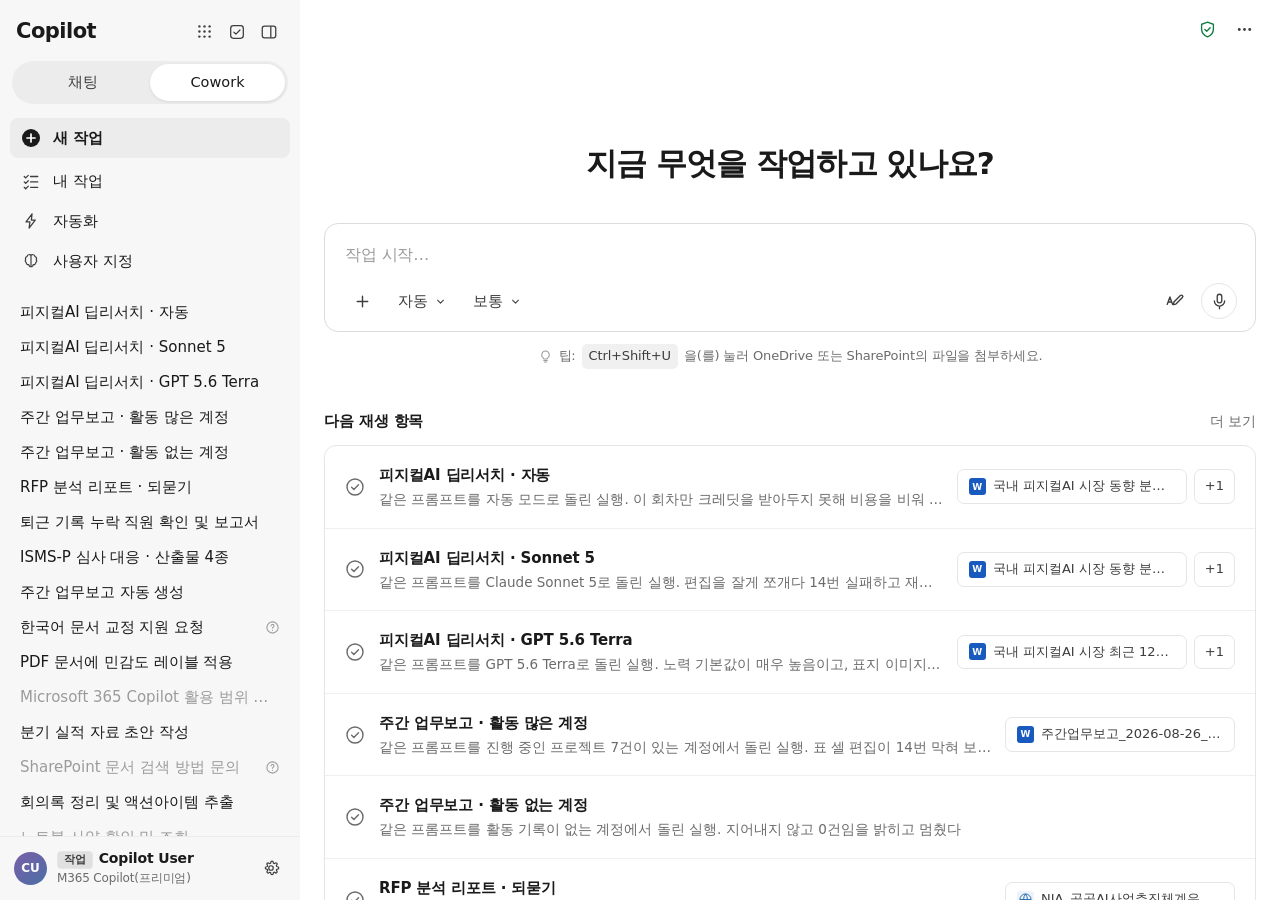
==== index.html @ 281a3414 "Copilot Cowork 시나리오 데모 플레이어 실제 Cowork 실행 기록 8개를 Cowork UI 그대로 재생하고, 마지막에 /cost로 확인한 크레딧과 회차 간 비교를 보여" ====
<!DOCTYPE html>
<html lang="ko">
<head>
<meta charset="utf-8">
<meta name="viewport" content="width=device-width,initial-scale=1">
<title>Copilot Cowork 시나리오 데모</title>
<meta name="description" content="Copilot Cowork 실행 기록을 재생하고 작업에 든 크레딧을 실측값으로 보여주는 데모">
<link rel="stylesheet" href="assets/style.css">
</head>
<body>

<div class="app" id="app">
  <aside class="side">
    <div class="side-top" id="sideTop"></div>
    <div class="seg">
      <button>채팅</button>
      <button aria-selected="true">Cowork</button>
    </div>
    <nav class="nav" id="nav"></nav>
    <div class="chats" id="chats"></div>
    <div class="me" id="me"></div>
  </aside>

  <main class="main" id="main"></main>
  <aside class="panel" id="panel"></aside>
</div>

<div class="viewer" id="viewer">
  <div class="vbox">
    <div class="vtop">
      <span class="vn"></span>
      <span class="vm"></span>
      <button class="btn vx">닫기</button>
    </div>
    <div class="vbody"></div>
  </div>
</div>

<script src="data/runs.js"></script>
<script src="assets/app.js"></script>
</body>
</html>
---- assets/style.css ----
:root{
  --bg:#fff;
  --side:#f7f7f7;
  --panel:#fafafa;
  --surface:#fff;
  --line:#e6e6e6;
  --line-soft:#efefef;
  --ink:#1a1a1a;
  --ink-2:#3d3d3d;
  --ink-3:#6b6b6b;
  --ink-4:#9b9b9b;
  --accent:#0f6cbd;
  --accent-soft:#eff6fc;
  --accent-2:#4f52b2;
  --ok:#0e7a5f;
  --bubble:#f4f4f4;
  --hover:#ececec;
  --sidew:300px;
  --panelw:308px;
}
*{box-sizing:border-box}
html,body{height:100%}
body{
  margin:0;background:var(--bg);color:var(--ink);
  font-family:"Segoe UI","Malgun Gothic","맑은 고딕",system-ui,sans-serif;
  font-size:15px;line-height:1.6;letter-spacing:-0.01em;
  word-break:keep-all;overflow-wrap:anywhere;
  -webkit-font-smoothing:antialiased;
}
button{font:inherit;color:inherit}
svg{display:block}
::-webkit-scrollbar{width:9px;height:9px}
::-webkit-scrollbar-thumb{background:#cdcdcd;border-radius:5px;border:2px solid transparent;background-clip:content-box}
::-webkit-scrollbar-thumb:hover{background:#adadad;background-clip:content-box}
::-webkit-scrollbar-track{background:transparent}

.app{display:grid;grid-template-columns:var(--sidew) 1fr;height:100vh;overflow:hidden}
.app.panel-open{grid-template-columns:var(--sidew) 1fr var(--panelw)}

/* ───────── 사이드바 ───────── */
.side{background:var(--side);display:flex;flex-direction:column;min-height:0}
.side-top{display:flex;align-items:center;padding:15px 16px 12px}
.brand{font-size:21px;font-weight:600;letter-spacing:-0.025em}
.side-icons{margin-left:auto;display:flex;gap:1px}
.ib{
  width:31px;height:31px;border:0;background:transparent;border-radius:6px;
  cursor:pointer;color:var(--ink-2);display:grid;place-items:center;
}
.ib:hover{background:var(--hover)}

.seg{display:flex;margin:0 12px 14px;background:#ececec;border-radius:999px;padding:3px}
.seg button{
  flex:1;border:0;background:transparent;padding:7px 10px;border-radius:999px;
  font-size:14.5px;font-weight:500;color:var(--ink-2);cursor:pointer;
}
.seg button[aria-selected=true]{background:#fff;color:var(--ink);box-shadow:0 1px 3px rgba(0,0,0,.09)}

.nav{padding:0 10px}
.nav button{
  width:100%;display:flex;align-items:center;gap:11px;padding:8px 10px;
  border:0;background:transparent;border-radius:8px;cursor:pointer;
  font-size:15px;color:var(--ink);text-align:left;
}
.nav button:hover{background:var(--hover)}
.nav button.newtask{background:#ececec;font-weight:600;margin-bottom:3px}
.nav button.newtask:hover{background:#e3e3e3}
.nav .ic{width:22px;display:grid;place-items:center;flex:none;color:var(--ink-2)}
.nav button.newtask .ic{color:var(--ink)}

.chats{flex:1;min-height:0;overflow-y:auto;padding:14px 10px 8px}
.chats button{
  width:100%;display:flex;align-items:center;gap:8px;padding:7px 10px;
  border:0;background:transparent;border-radius:8px;cursor:pointer;
  font-size:15px;color:var(--ink);text-align:left;line-height:1.4;
}
.chats button:hover{background:var(--hover)}
.chats button.dim{color:var(--ink-4)}
.chats button.on{background:var(--hover);font-weight:600}
.chats .lbl{overflow:hidden;text-overflow:ellipsis;white-space:nowrap;flex:1;min-width:0}
.chats .rt{flex:none;color:var(--ink-4);display:grid;place-items:center}

.me{display:flex;align-items:center;gap:10px;padding:12px 14px;border-top:1px solid #ececec}
.av{
  width:33px;height:33px;border-radius:50%;flex:none;
  background:linear-gradient(140deg,#7a5ea8,#4a6fa5);
  display:grid;place-items:center;color:#fff;font-size:12px;font-weight:700;
}
.me .nm{font-size:14px;line-height:1.3}
.me .nm b{font-weight:600}
.me .sub{font-size:12px;color:var(--ink-3)}
.me .tag{
  display:inline-block;background:#e0e0e0;color:var(--ink-2);font-size:11px;
  font-weight:700;border-radius:4px;padding:1px 6px;margin-right:6px;
}
.me .gear{margin-left:auto}

/* ───────── 가운데 ───────── */
.main{display:flex;flex-direction:column;min-width:0;min-height:0;background:var(--surface)}
.mtop{display:flex;align-items:center;gap:10px;padding:14px 20px;flex:none}
.mtop.bordered{border-bottom:1px solid var(--line)}
.home{
  width:34px;height:34px;border:1px solid var(--line);background:var(--surface);
  border-radius:8px;cursor:pointer;display:grid;place-items:center;color:var(--ink-2);flex:none;
}
.home:hover{background:#f5f5f5}
.tb-title{min-width:0;flex:1}
.tb-title h1{margin:0;font-size:15.5px;font-weight:600;letter-spacing:-0.015em;
  overflow:hidden;text-overflow:ellipsis;white-space:nowrap}
.tb-title .sub{font-size:12.5px;color:var(--ink-3);margin-top:1px}
.mtop .right{margin-left:auto;display:flex;align-items:center;gap:6px;flex:none}
.shield{color:#107c41}

/* ───────── 홈 ───────── */
.home-wrap{flex:1;overflow-y:auto;padding:0 24px 64px}
.home-in{max-width:1000px;margin:0 auto}
.hero-q{text-align:center;font-size:31px;font-weight:600;letter-spacing:-0.03em;margin:80px 0 34px}
.inputbox{
  max-width:980px;margin:0 auto;border:1px solid #dcdcdc;border-radius:14px;
  padding:16px 18px 12px;background:var(--surface);
}
.inputbox .ph{color:var(--ink-4);font-size:16px;padding:2px 2px 16px}
.inputbox .crow{display:flex;align-items:center;gap:6px}
.pill{
  display:inline-flex;align-items:center;gap:6px;border:0;
  background:transparent;border-radius:8px;padding:6px 10px;font-size:14.5px;
  color:var(--ink-2);cursor:pointer;
}
.pill:hover{background:#f2f2f2}
.pill[aria-expanded=true]{background:#ececec}
.pill select{border:0;background:transparent;font:inherit;color:inherit;cursor:pointer;outline:none}

/* 팝오버 메뉴 */
.pop-wrap{position:relative;display:inline-flex}
.pop{
  position:absolute;bottom:calc(100% + 10px);left:0;z-index:60;
  min-width:408px;white-space:nowrap;
  background:var(--surface);border:1px solid #e0e0e0;border-radius:14px;
  box-shadow:0 8px 28px rgba(0,0,0,.14),0 2px 6px rgba(0,0,0,.06);
  padding:8px;display:none;
}
.pop.up{bottom:auto;top:calc(100% + 10px)}
.pop.on{display:block}
.pop .sep{height:1px;background:var(--line-soft);margin:7px 10px}
.mi{
  width:100%;display:flex;align-items:center;gap:14px;padding:11px 12px;
  border:0;background:transparent;border-radius:9px;cursor:pointer;text-align:left;
}
.mi:hover{background:#f4f4f4}
.mi .mic-ic{flex:none;color:var(--ink-2);display:grid;place-items:center;width:22px}
.mi .mtx{min-width:0;flex:1}
.mi .mt{font-size:15px;font-weight:600;letter-spacing:-0.015em;line-height:1.35;display:block}
.mi .ms{font-size:12.5px;color:var(--ink-3);margin-top:1px;display:block}
.mi .kb{
  flex:none;background:#f0f0f0;border-radius:6px;padding:4px 9px;
  font-size:12px;color:var(--ink-2);white-space:nowrap;
}
.mi .tickmark{flex:none;color:var(--accent);width:18px;display:grid;place-items:center}
.pop.narrow{min-width:300px}
.pop.narrow .mi{padding:9px 12px;gap:10px}
.pop.narrow .mt{font-size:14.5px}
.inputbox .spacer{flex:1}
.disc{text-align:center;font-size:13px;color:var(--ink-3);margin:12px auto 40px;max-width:980px}
.disc a{color:var(--ink-2)}
.tipline{
  display:flex;align-items:center;justify-content:center;gap:6px;
  font-size:13px;color:var(--ink-3);margin:12px auto 40px;max-width:980px;
}
.tipline .ti{display:grid;place-items:center;color:var(--ink-4)}
.tipline kbd{
  font:inherit;background:#f0f0f0;border-radius:5px;padding:2px 7px;
  color:var(--ink-2);font-variant-numeric:tabular-nums;
}

.sec-h{display:flex;align-items:baseline;max-width:980px;margin:0 auto 12px;font-size:15px;font-weight:600}
.sec-h .more{margin-left:auto;font-size:13.5px;color:var(--ink-3);font-weight:400;cursor:pointer}
.sec-h .more:hover{color:var(--ink);text-decoration:underline}

.resume{
  max-width:980px;margin:0 auto 40px;border:1px solid var(--line);border-radius:12px;
  background:var(--surface);overflow:hidden;
}
.ritem{
  width:100%;display:flex;align-items:center;gap:14px;padding:17px 20px;
  border:0;background:transparent;cursor:pointer;text-align:left;
  border-bottom:1px solid var(--line-soft);
}
.resume .ritem:last-child{border-bottom:0}
.ritem:hover{background:#fafafa}
.rico{flex:none;color:var(--ink-3);display:grid;place-items:center}
.rbody{min-width:0;flex:1}
.rtitle{font-size:15px;font-weight:600;letter-spacing:-0.01em;overflow:hidden;text-overflow:ellipsis;white-space:nowrap;display:block}
.rsub{font-size:13.5px;color:var(--ink-3);margin-top:2px;overflow:hidden;text-overflow:ellipsis;white-space:nowrap;display:block}
.rchips{display:flex;align-items:center;gap:7px;flex:none}
.chipf{
  display:inline-flex;align-items:center;gap:7px;border:1px solid var(--line);
  background:var(--surface);border-radius:7px;padding:6px 11px;font-size:13px;
  color:var(--ink-2);max-width:230px;
}
.chipf .fi{width:17px;height:17px;border-radius:3px;display:grid;place-items:center;font-size:9px;font-weight:800;color:#fff;flex:none}
.chipf .fi.w{background:#185abd}
.chipf .fi.p{background:#c43e1c}
.chipf .fi.f{background:#c4314b}
.chipf .fi.x{background:#107c41}
.chipf .fi.h{background:#eef3fb;color:#2b6cb0}
.chipf .fi.m{background:#eef3fb;color:#0f6cbd}
.chipf .nm{overflow:hidden;text-overflow:ellipsis;white-space:nowrap}
.plus{border:1px solid var(--line);border-radius:7px;padding:6px 10px;font-size:13px;color:var(--ink-2);background:var(--surface)}

.tiles{display:grid;grid-template-columns:repeat(3,1fr);gap:16px;max-width:980px;margin:0 auto}
.tile{border:1px solid var(--line);background:var(--surface);border-radius:12px;padding:22px;cursor:pointer;text-align:left}
.tile:hover{background:#fafafa;border-color:#d4d4d4}
.tile .art{margin-bottom:16px}
.tile .tl{font-size:16px;font-weight:600;letter-spacing:-0.015em}
.tile .ts{font-size:13px;color:var(--ink-3);margin-top:4px}

/* ───────── 재생 화면 ───────── */
.ctrl{display:flex;align-items:center;gap:9px;padding:11px 20px;border-bottom:1px solid var(--line);flex:none;flex-wrap:wrap}
.btn{
  display:inline-flex;align-items:center;gap:7px;border:1px solid var(--line);
  background:var(--surface);border-radius:8px;padding:7px 14px;font-size:13.5px;
  font-weight:600;cursor:pointer;color:var(--ink-2);white-space:nowrap;
}
.btn:hover{background:#f5f5f5}
.btn.primary{background:var(--accent);border-color:var(--accent);color:#fff}
.btn.primary:hover{background:#115ea3}
.speed{display:flex;align-items:center;gap:8px;font-size:13px;color:var(--ink-3);margin-left:4px}
.speed input{width:100px;accent-color:var(--accent)}
.speed .v{font-variant-numeric:tabular-nums;font-weight:600;color:var(--ink-2);min-width:26px}
.prog{flex:1;min-width:80px;height:5px;background:#e6e6e6;border-radius:3px;overflow:hidden}
.prog i{display:block;height:100%;background:var(--accent);width:0;transition:width .2s}
.count{font-size:12.5px;color:var(--ink-3);font-variant-numeric:tabular-nums;min-width:52px;text-align:right}

.notice{display:flex;gap:10px;padding:11px 20px;background:var(--accent-soft);border-bottom:1px solid #dceaf7;font-size:13px;color:var(--ink-2);flex:none}
.notice .ic{color:var(--accent);flex:none}

/* ───────── 대화 영역 ─────────
   실제 Cowork 화면 구조를 따른다.
   어시스턴트 메시지에는 아바타가 없고, 도구 호출은 테두리 없이 한 줄로 흐른다. */
.stream{flex:1;min-height:0;overflow-y:auto;padding:22px 0 30px}
.wrap{max-width:900px;margin:0 auto;padding:0 30px}
.daysep{
  text-align:center;font-size:12.5px;color:var(--ink-3);margin:4px 0 18px;
  position:relative;
}
.daysep span{background:var(--surface);padding:0 12px;position:relative;z-index:1}
.daysep::before{
  content:"";position:absolute;left:0;right:0;top:50%;height:1px;background:var(--line-soft);
}

.turn{margin-bottom:22px;animation:in .2s ease-out}
@keyframes in{from{opacity:0;transform:translateY(5px)}to{opacity:1;transform:none}}

/* 사용자 프롬프트 */
.uwrap{display:flex;justify-content:flex-end;margin-bottom:26px}
.ubox{max-width:74%;min-width:340px}
.ubub{
  background:var(--bubble);border-radius:12px;padding:16px 20px 10px;
  font-size:14.5px;line-height:1.7;white-space:pre-wrap;
}
.ubub .fold{
  display:block;width:100%;text-align:center;border:0;background:transparent;
  color:var(--ink-3);font-size:12.5px;cursor:pointer;padding:10px 0 2px;
}
.ubub .fold:hover{color:var(--ink)}
.umeta{
  display:flex;align-items:center;justify-content:flex-end;gap:10px;
  margin-top:7px;font-size:11.5px;color:var(--ink-3);
}
.umeta button{border:0;background:transparent;cursor:pointer;color:var(--ink-3);
  display:grid;place-items:center;padding:2px;border-radius:4px}
.umeta button:hover{background:#f2f2f2;color:var(--ink)}
.umeta .num{font-variant-numeric:tabular-nums}

/* 프롬프트에 붙은 첨부 파일 */
.uatt{display:flex;flex-wrap:wrap;gap:7px;justify-content:flex-end;margin-bottom:8px}

/* 진행 중 되묻기 — 질문 카드와 사용자가 고른 답 */
.askwrap{margin:14px 0;border:1px solid var(--line);border-radius:12px;
  background:#fbfbfd;padding:15px 17px}
.askwrap .asay{margin:0 0 12px}
.asks{display:flex;flex-direction:column;gap:13px}
.askq{display:flex;gap:11px}
.askq .qn{width:19px;height:19px;border-radius:50%;background:#e6e6ea;color:var(--ink-2);
  font-size:11px;font-weight:700;display:grid;place-items:center;flex:none;margin-top:2px}
.askq .qb{min-width:0}
.askq .qt{font-size:14px;line-height:1.65;color:var(--ink)}
.askq .qo{display:flex;flex-wrap:wrap;gap:6px;margin-top:7px}
.askq .opt{display:inline-flex;align-items:center;gap:5px;border:1px solid var(--line);
  border-radius:999px;padding:4px 11px;font-size:12.5px;color:var(--ink-3);background:var(--surface)}
.askq .opt.on{border-color:#5b5fc7;color:#3b3d99;background:#f2f2fb;font-weight:600}
.askq .opt .oc{display:grid;place-items:center;color:#5b5fc7}
.askmeta{margin-top:13px;padding-top:11px;border-top:1px solid var(--line);
  font-size:12px;color:var(--ink-3)}

/* 메일 발송 승인 카드 — 실제 화면의 편집 가능한 초안을 그대로 옮겼다 */
.mailcard{margin:14px 0;border:1px solid var(--line);border-radius:12px;
  background:var(--surface);padding:17px 20px 15px}
.mhead{display:flex;align-items:center;gap:9px}
.mhead .mico{display:grid;place-items:center;flex:none}
.mailcard .mtitle{font-size:15px;font-weight:600;letter-spacing:-0.015em}
.mailcard .mdraft{margin-left:auto;font-size:13px;color:var(--ink-2)}
.mrow{display:flex;align-items:center;gap:10px;padding:11px 0;
  border-bottom:1px solid var(--line);font-size:13.5px}
.mrow:first-of-type{margin-top:12px}
.mrow .mk{width:70px;flex:none;color:var(--ink-2)}
.mrow .mv{min-width:0;color:var(--ink)}
.mrow .mempty{display:inline-block;min-width:120px;height:20px}
.mailcard.nosend .mb.send{background:#e6e6e6;border-color:#e6e6e6;color:#a6a6a6;cursor:default}
.mailcard.nosend .mb.send .cv{border-left-color:rgba(0,0,0,.12)}
.mrow .msub{font-weight:400}
.mrow .pill-p{display:inline-flex;align-items:center;gap:7px;background:#f0f0f0;
  border-radius:999px;padding:3px 9px 3px 4px;font-size:13px}
.mrow .av{width:20px;height:20px;border-radius:50%;background:#c8a2c8;color:#fff;
  font-size:10px;font-weight:700;display:grid;place-items:center;flex:none}
.rmx{display:grid;place-items:center;color:var(--ink-3);cursor:pointer}
.rmx svg{width:12px;height:12px}
.mcc{margin-left:auto;display:flex;gap:14px;flex:none}
.mcc button{border:0;background:transparent;color:var(--ink-2);font-size:13.5px;cursor:pointer}
.mtb{display:flex;align-items:center;gap:4px;padding:9px 0;color:var(--ink-2)}
.mtb button{border:0;background:transparent;cursor:pointer;color:var(--ink-2);
  width:28px;height:28px;display:grid;place-items:center;border-radius:5px;font-size:14px}
.mtb button:hover{background:#f2f2f2}
.mtb .msep{width:1px;height:17px;background:var(--line);margin:0 5px}
.mailcard .mbody{font-size:13.5px;line-height:1.75;color:var(--ink)}
.mailcard .mbody p{margin:0 0 11px}
.mailcard .mbody p:last-child{margin:0}
.mailcard .mbody strong{font-weight:700}
.mailcard .mbody h4{font-size:14.5px;font-weight:700;margin:18px 0 9px}
.mailcard .mbody ul{margin:0 0 11px;padding-left:20px}
.mailcard .mbody li{margin-bottom:5px}
.mailcard .mbody table{border-collapse:collapse;margin:9px 0 13px;font-size:12.5px}
.mailcard .mbody th,.mailcard .mbody td{border:1px solid #bfbfbf;padding:5px 10px;text-align:left}
.mailcard .mbody th{font-weight:700}
.mailcard .mbody td{font-variant-numeric:tabular-nums}
.matt{margin-top:6px;display:flex;flex-wrap:wrap;gap:9px}
.attc{display:inline-flex;align-items:center;gap:10px;border:1px solid var(--line);
  border-radius:8px;padding:9px 12px;background:var(--surface)}
.attc .fi{width:22px;height:22px;border-radius:4px;display:grid;place-items:center;
  font-size:10px;font-weight:800;color:#fff;flex:none}
.attc .fi.x{background:#107c41}
.attc .fi.m{background:#eef3fb;color:#0f6cbd}
.attc .an{display:flex;flex-direction:column;line-height:1.35}
.attc .a1{font-size:13.5px;color:var(--ink)}
.attc .a2{font-size:11.5px;color:var(--ink-3)}
.mbtns{display:flex;gap:9px;justify-content:flex-end;margin-top:16px}
.mb{border:1px solid var(--line);background:var(--surface);border-radius:6px;
  padding:8px 20px;font-size:13.5px;cursor:pointer;color:var(--ink)}
.mb.send{background:#1a1a1a;border-color:#1a1a1a;color:#fff;font-weight:600;
  display:inline-flex;align-items:center;gap:8px;padding-right:10px}
.mb.send .cv{display:grid;place-items:center;padding-left:6px;
  border-left:1px solid rgba(255,255,255,.28);margin-left:2px}
.mnote{margin-top:13px;display:flex;align-items:center;gap:6px;justify-content:center;
  font-size:12.5px;color:var(--ink-3)}
.mnote .ni{display:grid;place-items:center}
.mnote .ni svg{width:14px;height:14px}

/* 도구 실행 승인 카드 — 메일 카드와 뼈대를 공유한다 */
.mailcard.confirm{padding:17px 20px 15px}
.krows{margin-top:14px}
.krow{display:flex;align-items:center;gap:12px;padding:11px 2px;
  border-bottom:1px solid var(--line);font-size:13.5px}
.krow .kk{color:var(--ink-2)}
.krow .kv{margin-left:auto;color:var(--ink);text-align:right;
  font-variant-numeric:tabular-nums}
.cfoot{display:flex;align-items:center;gap:14px;margin-top:15px;flex-wrap:wrap}
.cfoot .cnote{font-size:13px;color:var(--ink-2)}
.cfoot .mbtns{margin-left:auto;margin-top:0;display:flex;gap:9px}

/* 기록이 끊긴 지점 */
.cutline{display:flex;align-items:center;gap:12px;margin:20px 0 6px;
  font-size:12px;color:var(--ink-3)}
.cutline::before,.cutline::after{content:"";flex:1;height:1px;
  background:repeating-linear-gradient(90deg,var(--line) 0 5px,transparent 5px 10px)}

/* 보내기를 누른 뒤 남는 줄 */
.approved{margin:14px 0}
.apr{display:flex;align-items:center;gap:8px;font-size:13.5px;color:var(--ink-2);
  padding:7px 12px;background:#f5f5f5;border-radius:7px;width:fit-content}
.apr .ti{display:grid;place-items:center;color:#107c41}
.apr .ar{display:grid;place-items:center;color:var(--ink-3);margin-left:2px}

/* 어시스턴트 본문 — 아바타 없음 */
.asay{font-size:14.5px;line-height:1.75;margin:10px 0}
.asay p{margin:0 0 11px}
.asay p:last-child{margin:0}
.asay strong{font-weight:600}
.asay code{background:#f2f2f2;border-radius:4px;padding:1px 5px;font-size:13px;
  font-family:Consolas,"Cascadia Mono",monospace}
.asay table{border-collapse:collapse;margin:12px 0;font-size:13px;width:100%}
.asay th,.asay td{border:1px solid var(--line);padding:7px 11px;text-align:left;vertical-align:top}
.asay th{background:#fafafa;font-weight:600;color:var(--ink-2)}
.asay td{font-variant-numeric:tabular-nums}
.asay h4{font-size:15px;font-weight:600;letter-spacing:-0.015em;margin:18px 0 8px}
.asay ul{margin:0 0 11px;padding-left:20px}
.asay li{margin-bottom:5px}

/* 사고 과정 — 테두리 없는 인라인 토글 */
.think{margin:12px 0}
.think>summary{
  list-style:none;cursor:pointer;font-size:12px;color:var(--ink-4);
  display:inline-flex;align-items:center;gap:7px;padding:2px 0;
}
.think>summary::-webkit-details-marker{display:none}
.think>summary .dot{width:5px;height:5px;border-radius:50%;background:#cfcfcf;flex:none}
.think>summary .ar{transition:transform .15s;display:grid;place-items:center;color:var(--ink-4)}
.think[open]>summary .ar{transform:rotate(90deg)}
.think .tbody{
  font-size:13.5px;color:var(--ink-2);line-height:1.75;margin-top:6px;
}

/* 도구 호출 한 줄 */
.tool{
  display:flex;align-items:center;gap:9px;padding:5px 0;font-size:13.5px;
  color:var(--ink-3);line-height:1.5;
}
.tool .ti{flex:none;color:var(--ink-4);display:grid;place-items:center}
.tool b{color:var(--ink);font-weight:600}
.tool.done .ti{color:#8bb99a}
.tool.failed .ti{color:#c1666b}
.tool.faded{opacity:.45}
.tool .ttag{margin-left:8px;border:1px solid var(--line);border-radius:999px;
  padding:2px 9px;font-size:11.5px;color:var(--ink-2);background:#f7f7f7;flex:none}
.tool .ttag.fail{border-color:#e8c2c8;color:#a8323f;background:#fdf3f4}

/* 도구 그룹 안에 낀 사고 과정 */
.think.inner{margin:2px 0}
.think.inner>summary{padding:3px 0}

/* 도구 그룹 */
.tgroup{margin:12px 0}
.tgroup>summary{
  list-style:none;cursor:pointer;font-size:13.5px;color:var(--ink-3);
  display:inline-flex;align-items:center;gap:7px;padding:3px 0;
}
.tgroup>summary::-webkit-details-marker{display:none}
.tgroup>summary .ar{transition:transform .15s;display:grid;place-items:center}
.tgroup[open]>summary .ar{transform:rotate(180deg)}
.tgroup .glist{padding-top:4px}
.tgroup .gmore{
  border:0;background:transparent;color:var(--ink-3);font-size:12.5px;
  cursor:pointer;padding:5px 0 0;
}
.tgroup .gmore:hover{color:var(--ink)}

/* 서브 에이전트 */
.agent{
  display:flex;align-items:center;gap:9px;padding:7px 0;font-size:14px;
  color:var(--ink);cursor:pointer;
}
.agent .sp{flex:none;color:var(--ink-3);display:grid;place-items:center}
.agent .ar{flex:none;color:var(--ink-4);display:grid;place-items:center}
.agent .st{font-size:12.5px;color:var(--ink-3)}
.spin{animation:sp 1.1s linear infinite;transform-origin:50% 50%}
@keyframes sp{to{transform:rotate(360deg)}}

/* 진행 상태 줄 */
.status{
  display:flex;align-items:center;gap:9px;margin:16px 0 4px;
  font-size:13px;color:var(--ink-3);
}
.status .hex{flex:none;color:#5b6dc4;display:grid;place-items:center}

/* 웹 검색 결과 블록 */
.websearch{margin:12px 0}
.websearch>summary{
  list-style:none;cursor:pointer;font-size:13.5px;color:var(--ink-3);
  display:inline-flex;align-items:center;gap:8px;padding:3px 0;
}
.websearch>summary::-webkit-details-marker{display:none}
.websearch>summary .ar{transition:transform .15s;display:grid;place-items:center}
.websearch[open]>summary .ar{transform:rotate(180deg)}
.wq{margin:10px 0 0}
.wq .q{
  display:flex;align-items:center;gap:8px;font-size:13.5px;color:var(--ink-3);
  padding:3px 0;
}
.wq .q b{color:var(--ink);font-weight:600}
.wq .urls{padding:2px 0 4px 23px}
.wq .urls a{
  display:block;font-size:12.5px;color:#5b6dc4;text-decoration:none;
  padding:2px 0;overflow:hidden;text-overflow:ellipsis;white-space:nowrap;
}
.wq .urls a:hover{text-decoration:underline}

/* 파일·메일·Teams 검색 */
.find{display:flex;align-items:center;gap:9px;padding:5px 0;font-size:13.5px;color:var(--ink-3);flex-wrap:wrap}
.find .ti{flex:none;color:var(--ink-4);display:grid;place-items:center}
.find b{color:var(--ink);font-weight:600}
.find .srcs{display:inline-flex;gap:5px;margin-left:2px}
.find .srcs span{
  border:1px solid var(--line);border-radius:5px;padding:1px 7px;
  font-size:11.5px;color:var(--ink-3);
}

/* 문서 편집 블록 — 테두리 없이 본문에 그대로 흐른다 */
.edits{margin:16px 0}
.edits>summary{
  list-style:none;cursor:pointer;padding:2px 0;font-size:15px;
  display:flex;align-items:center;gap:9px;
}
.edits>summary::-webkit-details-marker{display:none}
.edits .fwrap{position:relative;flex:none;display:grid;place-items:center}
.edits .fi{
  width:22px;height:22px;border-radius:4px;display:grid;place-items:center;
  font-size:11px;font-weight:800;color:#fff;background:#185abd;
}
.edits .fi.p{background:#c43e1c}
.edits .fi.f{background:#c4314b}
.edits .fi.x{background:#107c41}
.edits .fi.h{background:#eef3fb;color:#2b6cb0}
.edits .fi.m{background:#eef3fb;color:#0f6cbd}
.edits .badge-x{
  position:absolute;right:-3px;bottom:-3px;width:11px;height:11px;border-radius:50%;
  background:#c4314b;border:1.5px solid #fff;display:grid;place-items:center;
}
.edits .badge-x::after{content:"";width:1.5px;height:5px;background:#fff;border-radius:1px}
.edits>summary .en{color:var(--ink);font-weight:600;letter-spacing:-0.015em;
  overflow:hidden;text-overflow:ellipsis;white-space:nowrap}
.edits>summary .ec{color:var(--ink-2);font-size:14.5px;font-weight:400;flex:none}
.edits>summary .ar{flex:none;transition:transform .15s;display:grid;place-items:center;color:var(--ink-3)}
.edits[open]>summary .ar{transform:rotate(180deg)}
.elist{padding:8px 0 0 6px}

.eitem{display:flex;align-items:center;gap:10px;padding:4px 0;font-size:13.5px;min-width:0}
.eitem .ei{flex:none;color:var(--ink-3);display:grid;place-items:center;width:20px}
.eitem .ek{flex:none;color:var(--ink-2)}
.eitem .ev{
  background:#f2f2f2;border-radius:5px;padding:3px 9px;color:var(--ink-2);
  min-width:0;overflow:hidden;text-overflow:ellipsis;white-space:nowrap;
}
.eitem .en2{color:var(--ink-3)}
.eitem .cntb{
  background:#f2f2f2;border-radius:5px;padding:1px 8px;font-size:12px;
  color:var(--ink-2);font-variant-numeric:tabular-nums;flex:none;
}
.eitem .arw{flex:none;color:var(--ink-4);display:grid;place-items:center}

/* 같은 종류 편집이 여러 개면 하나로 묶여 접힌다 */
.egroup{margin:0}
.egroup>summary{list-style:none;cursor:pointer}
.egroup>summary::-webkit-details-marker{display:none}
.egroup>summary .arw{transition:transform .15s}
.egroup[open]>summary .arw{transform:rotate(90deg)}
.egroup .esub{padding-left:26px}

.emore{border:0;background:transparent;color:var(--ink-3);font-size:12.5px;cursor:pointer;padding:7px 0 0 6px}
.emore:hover{color:var(--ink)}




/* 산출물 카드 */
.filecards{display:flex;gap:12px;flex-wrap:wrap;margin-top:16px}
.fcard{
  display:flex;align-items:center;gap:12px;border:1px solid var(--line);
  background:var(--surface);border-radius:10px;padding:12px 15px;cursor:pointer;
  text-align:left;min-width:250px;
}
.fcard:hover{background:#fafafa;border-color:#d4d4d4}
.fico{width:34px;height:34px;border-radius:7px;display:grid;place-items:center;
  font-size:14px;font-weight:800;color:#fff;flex:none}
.fico.w{background:#185abd}
.fico.p{background:#c43e1c}
.fico.f{background:#c4314b}
.fico.x{background:#107c41}
.fico.h{background:#eef3fb;color:#2b6cb0}
.fico.m{background:#eef3fb;color:#0f6cbd}
.fcard .ftx{min-width:0;flex:1}
.fcard .fn{font-size:13.5px;font-weight:600;line-height:1.3;display:block}
.fcard .fk{font-size:12px;color:var(--ink-3);margin-top:2px;display:block}
.fcard .open{margin-left:auto;color:var(--ink-3);flex:none}

.react{display:flex;gap:4px;margin-top:14px;align-items:center}
.react button{width:30px;height:30px;border:0;background:transparent;border-radius:6px;
  cursor:pointer;color:var(--ink-3);display:grid;place-items:center}
.react button:hover{background:#f2f2f2;color:var(--ink)}
.react .src{font-size:13px;color:var(--ink-3);margin-left:8px}
.outnote{
  margin-top:14px;padding-top:12px;border-top:1px solid var(--line-soft);
  font-size:12.5px;color:var(--ink-4);text-align:center;
}

/* /cost */
.cost{
  border:1px solid var(--line);border-radius:12px;background:var(--surface);
  padding:16px 18px;display:flex;gap:14px;align-items:flex-start;margin-top:10px;
}
.cost .cic{width:31px;height:31px;border-radius:50%;border:1.5px solid var(--ink-3);
  display:grid;place-items:center;color:var(--ink-2);flex:none;margin-top:1px}
.cost .l1{font-size:15px;font-weight:600;letter-spacing:-0.015em}
.cost .l1 b{font-variant-numeric:tabular-nums;font-weight:700}
.cost .l2{font-size:13.5px;color:var(--ink-3);margin-top:4px}
.cost .l2 b{font-variant-numeric:tabular-nums;color:var(--ink-2);font-weight:600}

.bench{margin-top:14px;border:1px solid var(--line);border-radius:12px;
  background:#fafafa;padding:16px 18px}
.bench h4{margin:0 0 3px;font-size:13.5px;font-weight:700}
.bench .lead{font-size:12.5px;color:var(--ink-3);margin-bottom:13px}
.brow{display:grid;grid-template-columns:108px 1fr 98px;align-items:center;gap:12px;margin:7px 0}
.bnm{font-size:12.5px;font-weight:600;color:var(--ink-2)}
.bnm.self{color:var(--accent)}
.beff{
  display:block;font-size:11px;font-weight:400;color:var(--ink-4);margin-top:1px;
}
.bmeta{
  grid-column:1/-1;font-size:11.5px;color:var(--ink-4);
  margin:-2px 0 8px 120px;line-height:1.5;
}
.btrack{height:18px;background:#eaeaea;border-radius:4px;overflow:hidden}
.bfill{height:100%;border-radius:4px;background:#adadad;min-width:2px;transition:width .25s}
.bfill.self{background:var(--accent)}
.bval{font-size:13px;font-weight:700;text-align:right;font-variant-numeric:tabular-nums}
.bval small{display:block;font-weight:400;color:var(--ink-3);font-size:11px}
.bnote{margin-top:13px;padding-top:12px;border-top:1px solid var(--line-soft);
  font-size:12.5px;color:var(--ink-3)}
.bcond{
  margin-top:11px;padding:10px 12px;background:#f4f7fb;border:1px solid #dde6f2;
  border-radius:8px;font-size:12px;color:var(--ink-3);line-height:1.6;
}
.bcond b{color:var(--ink-2);font-weight:600}

.composer{border-top:1px solid var(--line);padding:14px 20px 16px;flex:none;background:var(--surface)}
.cbox{max-width:900px;margin:0 auto;border:1px solid #dcdcdc;border-radius:13px;padding:14px 16px 10px;background:var(--surface)}
.cbox .ph{color:var(--ink-4);font-size:15px;padding:2px 0 14px}
.cbox .crow{display:flex;align-items:center;gap:6px}
.cbox .spacer{flex:1}

/* 컴포저 오른쪽 묶음 — 실제 화면과 같은 순서와 모양 */
.micb{
  width:36px;height:36px;border-radius:50%;border:1px solid var(--line);
  background:var(--surface);color:var(--ink-2);cursor:pointer;
  display:grid;place-items:center;flex:none;
}
.micb:hover{background:#f5f5f5}
.rnd{
  width:36px;height:36px;border-radius:50%;border:0;background:#1a1a1a;color:#fff;
  cursor:pointer;display:grid;place-items:center;flex:none;
}
.rnd:hover{background:#333}
.rnd.stop{background:#1a1a1a}
.qbtn{
  display:inline-flex;align-items:center;gap:6px;border:0;
  background:#ededed;border-radius:999px;padding:8px 15px;font-size:13.5px;
  color:#9a9a9a;cursor:default;flex:none;
}
.qbtn svg{width:16px;height:16px}
.foot{text-align:center;font-size:12px;color:var(--ink-4);margin-top:11px}

/* ───────── 작업 영역 ───────── */
.panel{background:var(--panel);border-left:1px solid var(--line);display:flex;flex-direction:column;min-height:0;overflow-y:auto}
.app:not(.panel-open) .panel{display:none}
.p-top{display:flex;align-items:center;padding:15px 16px 10px}
.p-top h2{margin:0;font-size:15px;font-weight:600}
.p-top .x{margin-left:auto}
.p-act{
  margin:0 16px 12px;padding:10px 12px;background:#eff6fc;border:1px solid #dceaf7;
  border-radius:8px;font-size:12.5px;color:var(--ink-2);line-height:1.5;
}
.p-sec{padding:0 16px 18px}
.p-h{display:flex;align-items:center;gap:8px;padding:9px 0;font-size:13.5px;font-weight:600;color:var(--ink-2)}
.p-h .n{margin-left:auto;background:#e6e6e6;border-radius:9px;padding:1px 8px;font-size:11.5px;font-variant-numeric:tabular-nums;color:var(--ink-3);font-weight:700}
.p-h .acts{margin-left:auto;display:flex;gap:2px;align-items:center}
.p-h .acts button{
  width:26px;height:26px;border:0;background:transparent;border-radius:5px;
  cursor:pointer;color:var(--ink-3);display:grid;place-items:center;
}
.p-h .acts button:hover{background:#ececec;color:var(--ink)}
.steps{list-style:none;margin:2px 0 0;padding:0}
.steps li{display:flex;gap:9px;padding:6px 0;font-size:13px;line-height:1.45;position:relative}
.steps li:not(:last-child)::before{
  content:"";position:absolute;left:7px;top:22px;bottom:-6px;width:1px;background:#dcdcdc;
}
.steps li .mk{flex:none;margin-top:1px;color:#c9c9c9;display:grid;place-items:center;
  background:var(--panel);position:relative;z-index:1}
.steps li .sx{min-width:0}
.steps li .st{display:block;color:var(--ink-3)}
.steps li .ss{display:block;font-size:11.5px;color:var(--ink-4);margin-top:1px}
.steps li.done .mk{color:var(--ok)}
.steps li.done .st{color:var(--ink-2)}
.steps li.now .mk{color:var(--accent)}
.steps li.now .st{color:var(--ink);font-weight:600}
.steps li.now .ss{color:var(--accent)}
.tags{display:flex;flex-wrap:wrap;gap:7px;margin-top:4px}
.tag{
  display:inline-flex;align-items:center;gap:7px;border:1px solid var(--line);
  background:var(--surface);border-radius:8px;padding:6px 11px;font-size:13px;
  color:var(--ink-2);cursor:default;
}
.tag .tgi{flex:none;color:var(--ink-3);display:grid;place-items:center}
.tag.mng{border-radius:999px;cursor:pointer;padding:6px 13px}
.tag.mng:hover{background:#fafafa;border-color:#d4d4d4}
.outs{list-style:none;margin:2px 0 0;padding:0}
.outs li.outrow{padding:0;display:block}
.outs .outbtn{
  display:flex;align-items:center;gap:9px;width:100%;border:0;background:transparent;
  padding:7px 8px;margin:0 -8px;border-radius:6px;font-size:12.5px;color:var(--ink-2);
  cursor:pointer;text-align:left;font-family:inherit;
}
.outs .outbtn:hover{background:#eaeaea}
.outs .outbtn .oo{margin-left:auto;flex:none;color:var(--ink-4);opacity:0;display:grid;place-items:center}
.outs .outbtn:hover .oo{opacity:1}
.outs li{display:flex;align-items:center;gap:9px;padding:6px 0;font-size:12.5px;color:var(--ink-2)}
.outs .fi{width:18px;height:18px;border-radius:4px;display:grid;place-items:center;font-size:9px;font-weight:800;color:#fff;flex:none}
.outs .fi.w{background:#185abd}
.outs .fi.p{background:#c43e1c}
.outs .fi.f{background:#c4314b}
.outs .fi.x{background:#107c41}
.outs .fi.h{background:#eef3fb;color:#2b6cb0}
.outs .fi.m{background:#eef3fb;color:#0f6cbd}
.outs .nm{overflow:hidden;text-overflow:ellipsis;white-space:nowrap}

/* ───────── 뷰어 ───────── */
.viewer{position:fixed;inset:0;background:rgba(0,0,0,.62);z-index:100;display:none;place-items:center;padding:28px}
.viewer.on{display:grid}
.vbox{background:var(--surface);border-radius:12px;max-width:1060px;width:100%;max-height:100%;display:flex;flex-direction:column;overflow:hidden}
.vtop{display:flex;align-items:center;gap:12px;padding:14px 18px;border-bottom:1px solid var(--line)}
.vtop .vn{font-size:14.5px;font-weight:600;min-width:0;overflow:hidden;text-overflow:ellipsis;white-space:nowrap}
.vtop .vm{font-size:12.5px;color:var(--ink-3);flex:none}
.vtop .vx{margin-left:auto;flex:none}
.vbody{overflow-y:auto;padding:18px;background:#f2f2f2;display:flex;flex-direction:column;gap:14px}
.vbody img{width:100%;border:1px solid var(--line);border-radius:7px;background:#fff;display:block}
.vnone{background:#fff;border:1px solid var(--line);border-radius:7px;padding:44px 22px;
  text-align:center;color:var(--ink-3);font-size:14px;display:flex;flex-direction:column;gap:14px}
.vnone a{color:#5b5fc7}

@media (max-width:1240px){
  .app,.app.panel-open{grid-template-columns:1fr}
  .side,.panel{display:none}
  .tiles{grid-template-columns:1fr}
}
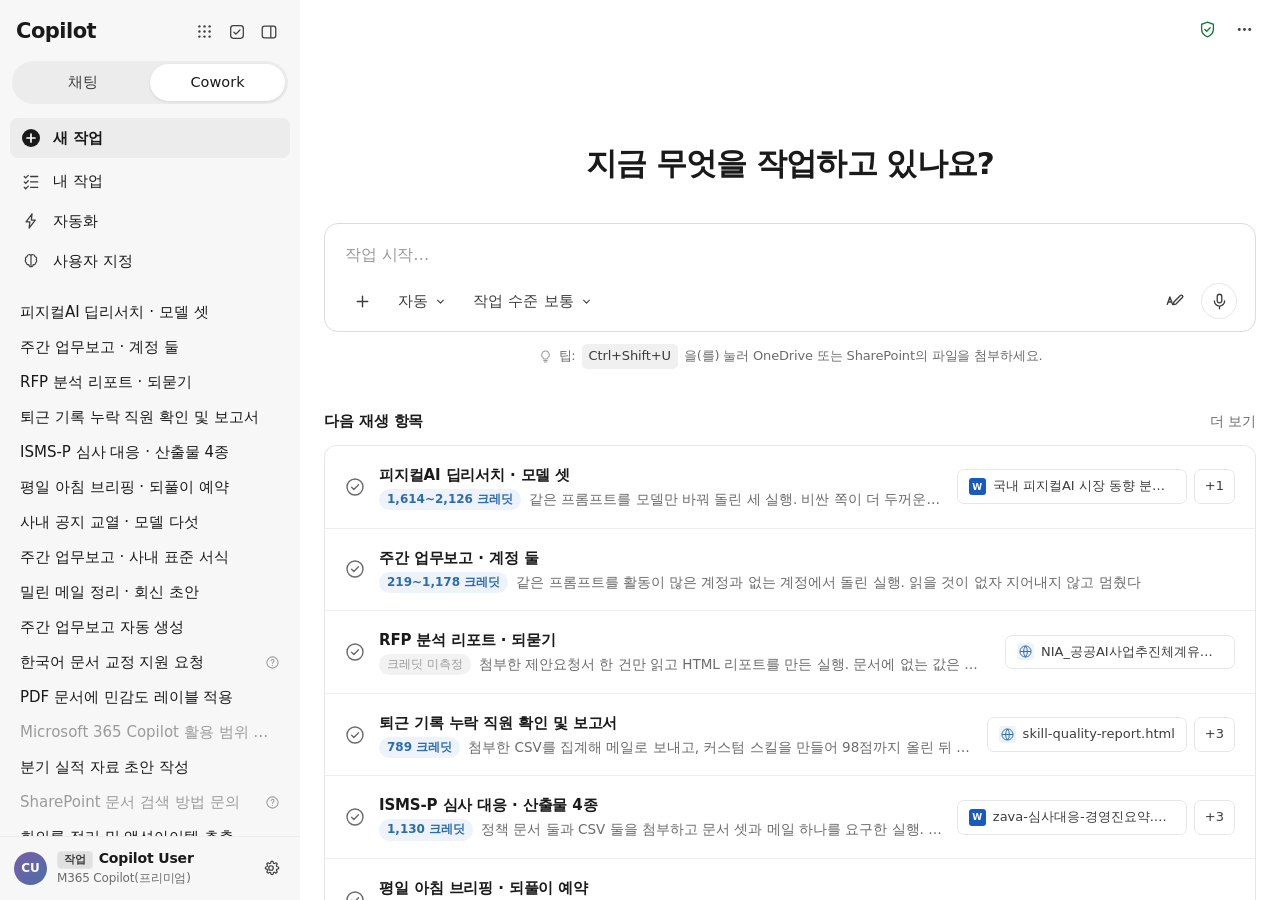
==== commit 88e12b35: "회차 묶음, 원화 병기, 작업 수준 라벨 여섯 가지를 손봤다.  1. 실습-05 제목을 작업 이름으로. "커스텀 스킬 · 모델 다섯으로 같은 교열"은    무엇을 시켰는지가 안 보" ====
--- a/index.html
+++ b/index.html
@@ -36,6 +36,7 @@
   </div>
 </div>
 
+<script src="data/fx.js"></script>
 <script src="data/runs.js"></script>
 <script src="assets/app.js"></script>
 </body>
--- a/assets/style.css
+++ b/assets/style.css
@@ -138,6 +138,12 @@
   box-shadow:0 8px 28px rgba(0,0,0,.14),0 2px 6px rgba(0,0,0,.06);
   padding:8px;display:none;
 }
+.pop.eff{min-width:272px;padding:14px 16px;white-space:normal}
+.pop.eff .eh{font-size:14px;font-weight:600;color:var(--ink);margin-bottom:13px}
+.pop.eff .erow{display:flex;justify-content:space-between;font-size:12.5px;color:var(--ink-2);margin-bottom:2px}
+.pop.eff input{width:100%;accent-color:#1a1a1a;margin:0}
+.pop.eff .enote{margin-top:13px;padding-top:12px;border-top:1px solid var(--line);
+  font-size:12.5px;line-height:1.6;color:var(--ink-3)}
 .pop.up{bottom:auto;top:calc(100% + 10px)}
 .pop.on{display:block}
 .pop .sep{height:1px;background:var(--line-soft);margin:7px 10px}
@@ -190,6 +196,12 @@
 .rbody{min-width:0;flex:1}
 .rtitle{font-size:15px;font-weight:600;letter-spacing:-0.01em;overflow:hidden;text-overflow:ellipsis;white-space:nowrap;display:block}
 .rsub{font-size:13.5px;color:var(--ink-3);margin-top:2px;overflow:hidden;text-overflow:ellipsis;white-space:nowrap;display:block}
+.rcost{
+  display:inline-block;margin-right:8px;padding:1px 8px;border-radius:999px;
+  background:#eef3fb;color:#2b6cb0;font-size:12px;font-weight:600;
+  font-variant-numeric:tabular-nums;vertical-align:1px;
+}
+.rcost.none{background:#f2f2f2;color:var(--ink-4);font-weight:400}
 .rchips{display:flex;align-items:center;gap:7px;flex:none}
 .chipf{
   display:inline-flex;align-items:center;gap:7px;border:1px solid var(--line);
@@ -224,14 +236,16 @@
 .btn.primary{background:var(--accent);border-color:var(--accent);color:#fff}
 .btn.primary:hover{background:#115ea3}
 .speed{display:flex;align-items:center;gap:8px;font-size:13px;color:var(--ink-3);margin-left:4px}
-.speed input{width:100px;accent-color:var(--accent)}
-.speed .v{font-variant-numeric:tabular-nums;font-weight:600;color:var(--ink-2);min-width:26px}
-.prog{flex:1;min-width:80px;height:5px;background:#e6e6e6;border-radius:3px;overflow:hidden}
+.speed input{width:132px;accent-color:var(--accent)}
+.speed .v{font-variant-numeric:tabular-nums;font-weight:600;color:var(--ink-2);min-width:38px}
+.prog{flex:1;min-width:80px;height:5px;background:#e6e6e6;border-radius:3px;overflow:hidden;cursor:pointer}
+.prog:hover{background:#dcdcdc}
 .prog i{display:block;height:100%;background:var(--accent);width:0;transition:width .2s}
 .count{font-size:12.5px;color:var(--ink-3);font-variant-numeric:tabular-nums;min-width:52px;text-align:right}
 
 .notice{display:flex;gap:10px;padding:11px 20px;background:var(--accent-soft);border-bottom:1px solid #dceaf7;font-size:13px;color:var(--ink-2);flex:none}
 .notice .ic{color:var(--accent);flex:none}
+.notice .keys{display:block;margin-top:3px;font-size:12px;color:var(--ink-3)}
 
 /* ───────── 대화 영역 ─────────
    실제 Cowork 화면 구조를 따른다.
@@ -328,6 +342,7 @@
 .mailcard .mbody h4{font-size:14.5px;font-weight:700;margin:18px 0 9px}
 .mailcard .mbody ul{margin:0 0 11px;padding-left:20px}
 .mailcard .mbody li{margin-bottom:5px}
+.mbody li .sub,.asay li .sub{color:var(--ink-2)}
 .mailcard .mbody table{border-collapse:collapse;margin:9px 0 13px;font-size:12.5px}
 .mailcard .mbody th,.mailcard .mbody td{border:1px solid #bfbfbf;padding:5px 10px;text-align:left}
 .mailcard .mbody th{font-weight:700}
@@ -366,6 +381,144 @@
 .cfoot .cnote{font-size:13px;color:var(--ink-2)}
 .cfoot .mbtns{margin-left:auto;margin-top:0;display:flex;gap:9px}
 
+/* 예약된 작업 */
+.schrow{display:flex;align-items:flex-start;gap:9px;padding:8px 0 4px}
+.schrow .si{flex:none;color:var(--ink-3);display:grid;place-items:center;margin-top:1px}
+.schrow .sx{min-width:0;flex:1}
+.schrow .sn{display:block;font-size:13px;color:var(--ink);font-weight:500}
+.schrow .sw{display:block;font-size:11.5px;color:var(--ink-3);margin-top:2px;
+  overflow:hidden;text-overflow:ellipsis;white-space:nowrap}
+.schrow .sm{border:0;background:transparent;color:var(--ink-3);cursor:pointer;
+  padding:2px;border-radius:4px;flex:none}
+.schrow .sm:hover{background:#eaeaea}
+.allow{list-style:none;margin:0;padding:0}
+.allow li{display:flex;align-items:center;gap:9px;padding:6px 0;font-size:12.5px;color:var(--ink-2)}
+.allow .ai{flex:none;color:#3f8f4a;display:grid;place-items:center}
+
+/* 설치 화면 — 대화 밖 설정 화면을 같은 톤으로 다시 그린다 */
+.stage{margin:14px 0 18px}
+.sgcap{display:flex;align-items:baseline;gap:9px;font-size:13px;color:var(--ink-2);margin-bottom:8px}
+.sgcap .sgn2{flex:none;width:20px;height:20px;border-radius:50%;background:#1a1a1a;color:#fff;
+  font-size:11px;font-weight:700;display:grid;place-items:center;transform:translateY(2px)}
+.sgframe{display:flex;border:1px solid var(--line);border-radius:10px;overflow:hidden;
+  background:#fff;min-height:238px}
+.sgside{flex:none;width:150px;background:#f6f6f6;border-right:1px solid var(--line);padding:11px 9px}
+.sgbrand{font-size:13px;font-weight:700;padding:0 6px 9px}
+.sgside.od{background:#f3f7fb;border-right-color:#e2e9f0}
+.sgside.od .sgbrand{color:#0f6cbd}
+.sgseg{display:flex;background:#e9e9e9;border-radius:99px;padding:2px;margin-bottom:11px;font-size:10.5px}
+.sgseg span{flex:1;text-align:center;padding:4px 0;border-radius:99px;color:var(--ink-2)}
+.sgseg span.on{background:#fff;color:var(--ink);font-weight:600}
+.sgnav{font-size:11.5px;color:var(--ink-2);padding:6px 8px;border-radius:6px}
+.sgnav.on{background:#e6e6e6;color:var(--ink);font-weight:600}
+.sgnav.hl,.sgtab.hl,.sgact.hl,.sgrow.hl,.sgmi.hl{outline:2px solid #d13438;outline-offset:1px;border-radius:6px}
+.sgmain{flex:1;min-width:0;padding:16px 20px;position:relative}
+.sghead{display:flex;align-items:center;justify-content:space-between;gap:12px}
+.sghead h3{margin:0;font-size:17px;font-weight:600;letter-spacing:-.01em}
+.sgact{display:inline-flex;align-items:center;gap:3px;border:1px solid var(--line);background:#fff;
+  border-radius:99px;padding:4px 10px;font:inherit;font-size:11.5px;color:var(--ink);cursor:default}
+.sgtabs{display:flex;gap:6px;margin:11px 0 9px}
+.sgtab{font-size:11.5px;padding:4px 11px;border-radius:99px;color:var(--ink-2)}
+.sgtab.on{background:#1a1a1a;color:#fff;font-weight:600}
+.sgdesc{margin:0 0 12px;font-size:11.5px;color:var(--ink-2)}
+.sgsec{margin-bottom:13px}
+.sgh{font-size:13px;font-weight:600;margin-bottom:2px}
+.sgd{font-size:11px;color:var(--ink-3);margin-bottom:7px}
+.sglist{display:flex;flex-direction:column;gap:5px}
+.sgrow{display:flex;align-items:center;gap:9px;border:1px solid var(--line);border-radius:8px;
+  padding:8px 11px;background:#fafafa}
+.sgi{flex:none;width:22px;height:22px;border-radius:5px;background:#eceaf6;color:#5b5fc7;
+  display:grid;place-items:center}
+.sgi.folder{background:#fdf3d8;color:#a97d20}
+.sgi.file{background:#e7f0fb;color:#2b6cb0}
+.sgi.zip{background:#eee;color:var(--ink-2)}
+.sgx{min-width:0;flex:1}
+.sgn{display:block;font-size:12px;font-weight:600}
+.sgs{display:block;font-size:10.5px;color:var(--ink-3);margin-top:1px;
+  overflow:hidden;text-overflow:ellipsis;white-space:nowrap}
+.sgm{flex:none;font-size:10.5px;color:var(--ink-3)}
+.sgc{flex:none;color:var(--ink-3);display:grid;place-items:center}
+.sgcrumb{display:flex;align-items:center;gap:6px;font-size:12px;color:var(--ink-2);margin-bottom:11px}
+.sgcrumb span{color:var(--ink-3)}
+.sgbody{margin-top:11px;font-size:11.5px;color:var(--ink-2);line-height:1.65;
+  border:1px solid var(--line);border-radius:8px;padding:12px 14px;max-height:250px;overflow:hidden}
+.sgbody p{margin:0 0 7px}
+.sgbody ul{margin:0 0 7px;padding-left:17px}
+.sgbody table{width:100%;border-collapse:collapse;font-size:11px}
+.sgbody th,.sgbody td{border:1px solid var(--line);padding:4px 7px;text-align:left}
+.sgbody th{background:#f4f4f4;font-weight:600}
+.sgmenu{position:absolute;top:44px;right:20px;background:#fff;border:1px solid var(--line);
+  border-radius:8px;box-shadow:0 8px 22px rgba(0,0,0,.13);padding:4px;min-width:128px}
+.sgmi{font-size:11.5px;padding:6px 10px;border-radius:6px;color:var(--ink)}
+.sgmask{position:absolute;inset:0;background:rgba(255,255,255,.72);display:grid;place-items:center}
+.sgmodal{width:82%;max-width:390px;background:#fff;border:1px solid var(--line);border-radius:10px;
+  box-shadow:0 14px 36px rgba(0,0,0,.16);padding:15px 17px}
+.sgmh{display:flex;align-items:center;justify-content:space-between;font-size:14px;font-weight:600;
+  margin-bottom:12px}
+.sgmh .sgx2{color:var(--ink-2);border:1px solid var(--line);border-radius:50%;width:22px;height:22px;
+  display:grid;place-items:center}
+.sgdrop{border:1px dashed #c9c9c9;border-radius:8px;padding:17px 12px;text-align:center;
+  font-size:11.5px;color:var(--ink-2)}
+.sgdrop .up{display:block;color:var(--ink-2);margin-bottom:5px}
+.sgdrop small{display:block;margin-top:4px;font-size:10.5px;color:var(--ink-3)}
+.sgpick{display:flex;align-items:center;gap:8px;margin-top:11px;border:1px solid var(--line);
+  border-radius:8px;padding:7px 10px;font-size:11.5px}
+.sgopen{margin-left:auto;border:0;background:#1a1a1a;color:#fff;border-radius:6px;
+  padding:4px 12px;font:inherit;font-size:11px}
+.sgmn{margin-top:11px;font-size:11px;color:var(--ink-3)}
+.sgnote{margin-top:8px;font-size:11.5px;color:var(--ink-3);line-height:1.6}
+
+/* 모델별 결과 전환 */
+.varybox{border:1px solid var(--line);border-radius:10px;overflow:hidden;background:#fff}
+.vhead{display:flex;align-items:center;flex-wrap:wrap;gap:7px;padding:9px 14px;
+  background:#fafafa;border-bottom:1px solid var(--line)}
+.vmdl{font-size:12.5px;font-weight:700}
+.veff{font-size:11px;color:var(--ink-2);background:#eef1f6;border-radius:99px;padding:2px 9px}
+.vpill{font-size:11px;color:var(--ink-2);background:#fff;border:1px solid var(--line);
+  border-radius:99px;padding:2px 9px}
+.varybox .asay{padding:14px 16px}
+.vnone2{color:var(--ink-3);font-size:13px;line-height:1.7}
+
+/* 모델 선택기로 눈을 끄는 안내 */
+.pickhint{display:flex;align-items:center;gap:6px;margin-top:6px;font-size:12px;
+  color:#0f5a9c;font-weight:500}
+.pickhint svg{flex:none}
+.pop-wrap.ring>.pill{box-shadow:0 0 0 2px #0f6cbd;border-color:transparent}
+@media (prefers-reduced-motion:no-preference){
+  .pop-wrap.ring>.pill{animation:ringPulse 2.4s ease-in-out 3}
+}
+@keyframes ringPulse{
+  0%,100%{box-shadow:0 0 0 2px #0f6cbd}
+  50%{box-shadow:0 0 0 5px rgba(15,108,189,.22)}
+}
+
+/* 회차 묶음 탭 — 계정이나 모델이 다른 실행을 한 창에서 오간다 */
+.gtabs{display:flex;align-items:center;flex-wrap:wrap;gap:7px;
+  padding:9px 22px 11px;border-bottom:1px solid var(--line);background:#fff}
+.gt-l{font-size:11.5px;color:var(--ink-3);margin-right:2px}
+.gt{display:inline-flex;align-items:center;gap:7px;border:1px solid var(--line);
+  background:var(--surface);border-radius:99px;padding:5px 13px;font:inherit;
+  font-size:12.5px;color:var(--ink-2);cursor:pointer}
+.gt:hover{background:#f0f0f0}
+.gt.on{background:#1a1a1a;border-color:#1a1a1a;color:#fff;font-weight:600}
+.gc{font-size:11px;color:var(--ink-3);background:#fff;border-radius:99px;padding:1px 7px}
+.gt.on .gc{background:rgba(255,255,255,.16);color:#fff}
+.gc.none{font-size:10.5px}
+
+/* 되풀이 작업 카드 */
+.mailcard.sched .mrow .mk{width:96px}
+.selv{display:inline-flex;align-items:center;gap:4px;margin-right:10px;
+  padding:3px 8px;border-radius:6px;background:#f2f2f2;font-size:13.5px;color:var(--ink)}
+.sdesc{margin-top:14px;font-size:13.5px;line-height:1.75;color:var(--ink-2)}
+.sdesc .sk{font-size:12.5px;color:var(--ink-3);margin-bottom:6px}
+.once{display:inline-flex;align-items:center;gap:7px;margin-right:auto;
+  font-size:13.5px;color:var(--ink-2);cursor:pointer}
+.once input{accent-color:#1a1a1a;width:15px;height:15px}
+.mailcard.sched .cfoot .mbtns{width:100%;margin-left:0}
+
+/* Teams 채팅 카드 */
+.mailcard.chat .mrow{border-bottom:1px solid var(--line)}
+
 /* 기록이 끊긴 지점 */
 .cutline{display:flex;align-items:center;gap:12px;margin:20px 0 6px;
   font-size:12px;color:var(--ink-3)}
@@ -732,3 +885,4 @@
 
 
 
+
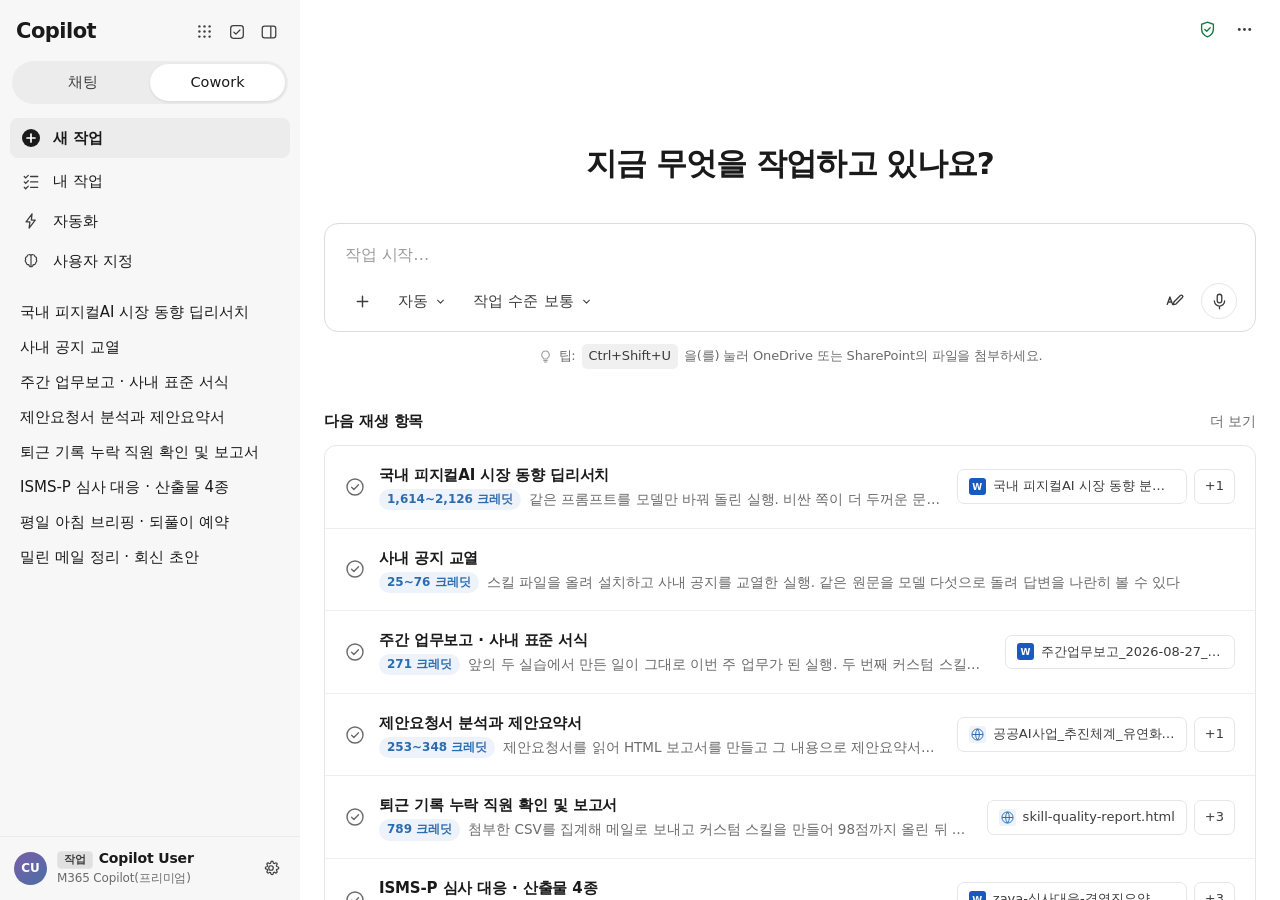
==== commit 2ecc089f: "산출물 뷰어에서 원본 파일을 내려받게 한다 미리보기만 보고 끝나던 것을 실제 파일까지 가져갈 수 있게 했다. 내려받는 이름은 저장소 경로가 아니라 대화에 뜬 이름으로 맞춘다. HT" ====
--- a/index.html
+++ b/index.html
@@ -30,6 +30,8 @@
     <div class="vtop">
       <span class="vn"></span>
       <span class="vm"></span>
+      <a class="btn vop" target="_blank" rel="noopener" hidden>새 탭에서 열기</a>
+      <a class="btn primary vdl" hidden>내려받기</a>
       <button class="btn vx">닫기</button>
     </div>
     <div class="vbody"></div>
--- a/assets/style.css
+++ b/assets/style.css
@@ -519,6 +519,16 @@
 /* Teams 채팅 카드 */
 .mailcard.chat .mrow{border-bottom:1px solid var(--line)}
 
+/* 보낸 뒤 Teams에 도착한 화면 */
+.mailwrap .mailcard{margin-bottom:0}
+.mshot{margin:10px 0 14px;border:1px solid var(--line);border-radius:12px;
+  background:var(--surface);padding:13px 14px 12px}
+.mshot .msh{display:flex;align-items:center;gap:8px;font-size:13px;
+  font-weight:600;color:var(--ink-2);margin-bottom:10px}
+.mshot .msh svg{width:16px;height:16px}
+.mshot img{display:block;width:100%;border:1px solid var(--line);border-radius:8px}
+.mshot .msn{margin-top:9px;font-size:12.5px;color:var(--ink-3);line-height:1.6}
+
 /* 기록이 끊긴 지점 */
 .cutline{display:flex;align-items:center;gap:12px;margin:20px 0 6px;
   font-size:12px;color:var(--ink-3)}
@@ -868,8 +878,12 @@
 .vbox{background:var(--surface);border-radius:12px;max-width:1060px;width:100%;max-height:100%;display:flex;flex-direction:column;overflow:hidden}
 .vtop{display:flex;align-items:center;gap:12px;padding:14px 18px;border-bottom:1px solid var(--line)}
 .vtop .vn{font-size:14.5px;font-weight:600;min-width:0;overflow:hidden;text-overflow:ellipsis;white-space:nowrap}
-.vtop .vm{font-size:12.5px;color:var(--ink-3);flex:none}
-.vtop .vx{margin-left:auto;flex:none}
+.vtop .vm{font-size:12.5px;color:var(--ink-3);flex:1;min-width:0;overflow:hidden;
+  text-overflow:ellipsis;white-space:nowrap}
+.vtop .btn{flex:none;padding:7px 13px;font-size:13px;text-decoration:none}
+.vtop .btn[hidden]{display:none}
+.vtop .vdl{gap:6px}
+.vtop .vx{flex:none}
 .vbody{overflow-y:auto;padding:18px;background:#f2f2f2;display:flex;flex-direction:column;gap:14px}
 .vbody img{width:100%;border:1px solid var(--line);border-radius:7px;background:#fff;display:block}
 .vnone{background:#fff;border:1px solid var(--line);border-radius:7px;padding:44px 22px;
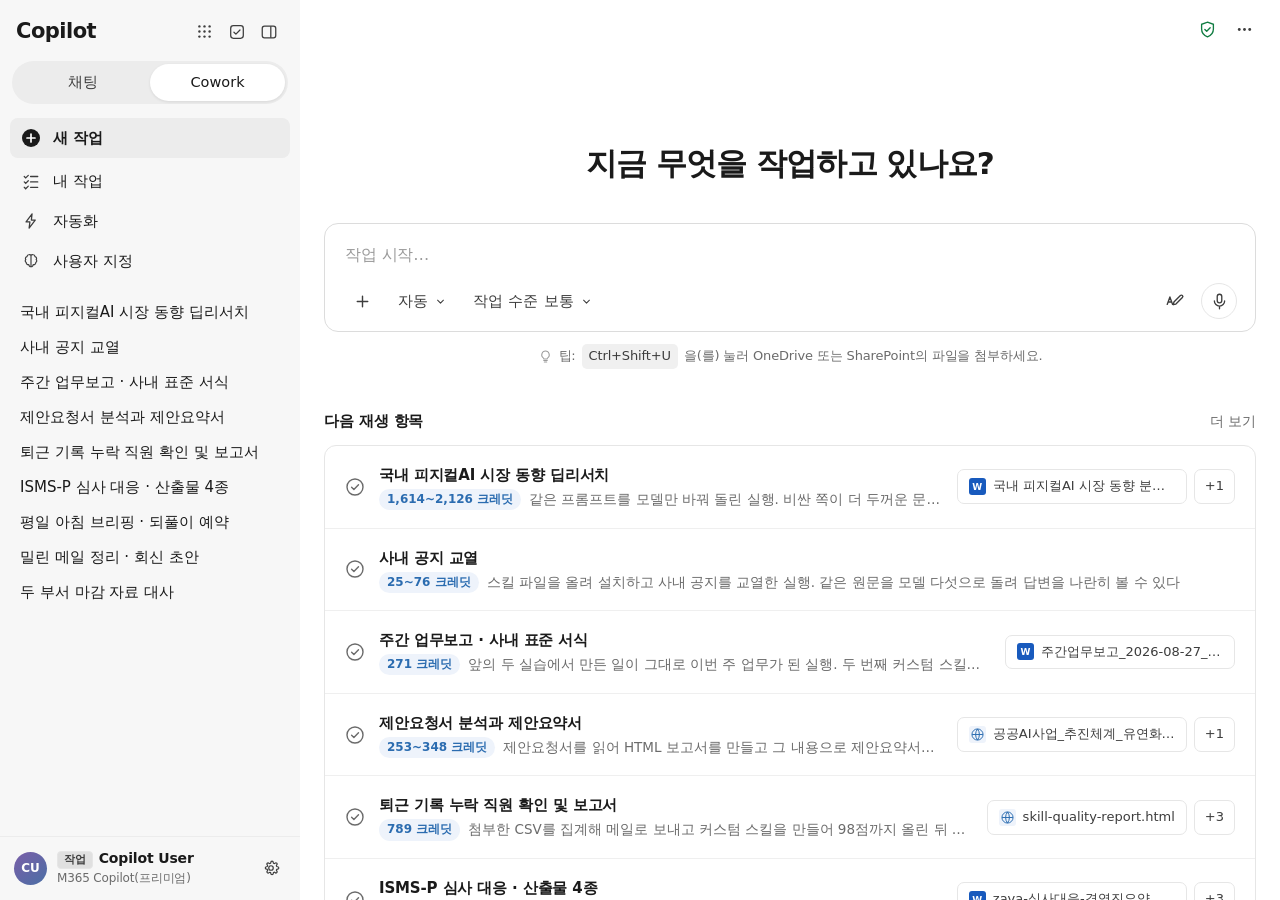
==== commit ebd39292: "Copilot Chat 쪽을 세우고 라우팅 판정 네 건을 싣는다 사이드바 맨 위의 '채팅'이 지금까지 눌러도 아무 일이 없었다. 그 자리를 채운다. Cowork와 목록 자체가 다르" ====
--- a/index.html
+++ b/index.html
@@ -5,6 +5,9 @@
 <meta name="viewport" content="width=device-width,initial-scale=1">
 <title>Copilot Cowork 시나리오 데모</title>
 <meta name="description" content="Copilot Cowork 실행 기록을 재생하고 작업에 든 크레딧을 실측값으로 보여주는 데모">
+<link rel="icon" href="favicon.ico" sizes="any">
+<link rel="icon" type="image/svg+xml" href="assets/favicon.svg">
+<link rel="apple-touch-icon" href="assets/apple-touch-icon.png">
 <link rel="stylesheet" href="assets/style.css">
 </head>
 <body>
@@ -12,9 +15,9 @@
 <div class="app" id="app">
   <aside class="side">
     <div class="side-top" id="sideTop"></div>
-    <div class="seg">
-      <button>채팅</button>
-      <button aria-selected="true">Cowork</button>
+    <div class="seg" id="seg">
+      <button data-m="chat">채팅</button>
+      <button data-m="cowork" aria-selected="true">Cowork</button>
     </div>
     <nav class="nav" id="nav"></nav>
     <div class="chats" id="chats"></div>
@@ -40,6 +43,9 @@
 
 <script src="data/fx.js"></script>
 <script src="data/runs.js"></script>
+<script src="data/autos.js"></script>
+<script src="data/skills.js"></script>
+<script src="data/chat.js"></script>
 <script src="assets/app.js"></script>
 </body>
 </html>
--- a/assets/style.css
+++ b/assets/style.css
@@ -215,6 +215,7 @@
 .chipf .fi.x{background:#107c41}
 .chipf .fi.h{background:#eef3fb;color:#2b6cb0}
 .chipf .fi.m{background:#eef3fb;color:#0f6cbd}
+.chipf .fi.t{background:#f0f0f0;color:#5a5a5a}
 .chipf .nm{overflow:hidden;text-overflow:ellipsis;white-space:nowrap}
 .plus{border:1px solid var(--line);border-radius:7px;padding:6px 10px;font-size:13px;color:var(--ink-2);background:var(--surface)}
 
@@ -354,6 +355,7 @@
   font-size:10px;font-weight:800;color:#fff;flex:none}
 .attc .fi.x{background:#107c41}
 .attc .fi.m{background:#eef3fb;color:#0f6cbd}
+.attc .fi.t{background:#f0f0f0;color:#5a5a5a}
 .attc .an{display:flex;flex-direction:column;line-height:1.35}
 .attc .a1{font-size:13.5px;color:var(--ink)}
 .attc .a2{font-size:11.5px;color:var(--ink-3)}
@@ -516,8 +518,322 @@
 .once input{accent-color:#1a1a1a;width:15px;height:15px}
 .mailcard.sched .cfoot .mbtns{width:100%;margin-left:0}
 
+/* 사용자 지정 */
+.sk-lead{font-size:14px;line-height:1.75;color:var(--ink-2);margin:18px 0 26px}
+.sk-h2{font-size:19px;font-weight:600;letter-spacing:-0.02em;margin:0 0 5px}
+.sk-h2.gap{margin-top:34px}
+.sk-sub{font-size:13.5px;color:var(--ink-3);margin-bottom:14px}
+.sk-list{display:flex;flex-direction:column;gap:9px}
+.sk-row{display:flex;align-items:center;gap:14px;width:100%;padding:15px 18px;
+  border:0;border-radius:12px;background:#f5f5f5;text-align:left;cursor:pointer}
+.sk-row[data-s]:hover{background:#ededed}
+.sk-row.plug{cursor:default}
+.sk-ico{flex:none;width:38px;height:38px;border-radius:9px;background:#e6e6e6;
+  display:grid;place-items:center;color:var(--ink-2);font-size:11px;font-weight:800}
+.sk-ico.sk-p{background:#c94a2b;color:#fff}
+.sk-ico.sk-w{background:#1b5ebe;color:#fff}
+.sk-ico.sk-x{background:#107c41;color:#fff}
+.sk-ico.sk-f{background:#b3261e;color:#fff;font-size:9px}
+.sk-ico.sk-plug{background:#e8e4f5;color:#5b5fc7}
+.sk-tx{flex:1;min-width:0}
+.sk-nm{display:block;font-size:15px;font-weight:600;letter-spacing:-0.01em}
+.sk-ds{display:block;font-size:13px;color:var(--ink-3);margin-top:3px;
+  white-space:nowrap;overflow:hidden;text-overflow:ellipsis}
+.sk-ar{flex:none;display:grid;place-items:center;color:var(--ink-3);
+  transform:rotate(-90deg)}
+.sk-row .au-tg{margin-right:4px}
+.sk-note{margin-top:22px;padding:13px 15px;background:#f7f7f7;border-radius:10px;
+  font-size:13px;line-height:1.7;color:var(--ink-2)}
+
+.sk-top{display:flex;align-items:center;gap:12px;padding-top:6px}
+.sk-top .au-back{flex:1;padding-top:14px}
+.sk-share{flex:none;border-radius:999px;padding:7px 18px;margin-top:10px}
+.sk-head{display:flex;align-items:center;gap:14px;margin:12px 0 16px}
+.sk-head .sk-ico{width:46px;height:46px;border-radius:11px}
+.sk-head h1{font-size:27px;font-weight:600;letter-spacing:-0.025em}
+.sk-own{display:block;font-size:13px;color:var(--ink-3);margin-top:2px}
+.sk-desc{font-size:14px;line-height:1.8;color:var(--ink-2);
+  padding-bottom:22px;border-bottom:1px solid var(--line-soft)}
+
+.sk-bh{display:flex;align-items:center;margin:22px 0 10px}
+.sk-bh .k{font-size:15px;font-weight:600;flex:1}
+.sk-acts{display:flex;gap:4px;position:relative}
+.sk-a{position:relative}
+.sk-a.on{background:#ececec}
+.sk-a::after{content:attr(data-tip);position:absolute;right:0;top:calc(100% + 7px);
+  white-space:nowrap;background:#1a1a1a;color:#fff;font-size:12px;font-weight:400;
+  padding:7px 11px;border-radius:7px;opacity:0;pointer-events:none;
+  transition:opacity .12s;z-index:20}
+.sk-a:hover::after,.sk-a:focus-visible::after{opacity:1}
+.sk-menu{margin:0 0 12px;margin-left:auto;width:max-content;max-width:100%;
+  border:1px solid var(--line);border-radius:10px;background:var(--surface);
+  padding:11px 14px;box-shadow:0 4px 14px rgba(0,0,0,.10)}
+.sk-mi{display:flex;align-items:center;gap:9px;font-size:13.5px;font-weight:600}
+.sk-mi svg{color:var(--ink-3)}
+.sk-mp{margin-top:5px;padding-left:24px;font-size:12.5px;color:var(--ink-3)}
+
+.sk-body{border:1px solid var(--line);border-radius:12px;background:var(--surface);
+  padding:20px 24px 24px;font-size:13.5px;line-height:1.85;color:var(--ink);
+  max-height:520px;overflow-y:auto}
+.sk-body h1,.sk-body h2{font-size:16px;font-weight:700;margin:22px 0 9px;
+  letter-spacing:-0.015em}
+.sk-body h1:first-child,.sk-body h2:first-child{margin-top:0}
+.sk-body h3,.sk-body h4{font-size:14.5px;font-weight:700;margin:18px 0 7px}
+.sk-body p{margin:0 0 11px}
+.sk-body ul,.sk-body ol{margin:0 0 12px;padding-left:22px}
+.sk-body li{margin-bottom:5px}
+.sk-body table{border-collapse:collapse;margin:10px 0 15px;font-size:12.5px;width:100%}
+.sk-body th,.sk-body td{border:1px solid var(--line);padding:7px 11px;
+  text-align:left;vertical-align:top}
+.sk-body th{background:#fafafa;font-weight:700}
+.sk-body code{background:#f2f2f2;border-radius:4px;padding:1px 5px;font-size:12.5px}
+
+.sk-files{margin-top:26px}
+.sk-flist{display:flex;flex-wrap:wrap;gap:9px;margin-bottom:14px}
+.sk-f{display:inline-flex;align-items:center;gap:9px;border:1px solid var(--line);
+  border-radius:9px;padding:8px 13px;background:var(--surface)}
+.sk-f .sz{font-size:11.5px;color:var(--ink-4);font-variant-numeric:tabular-nums}
+.sk-loc{display:flex;align-items:center;gap:10px;padding:13px 15px;
+  background:#f7f7f7;border-radius:10px;font-size:13px;color:var(--ink-2)}
+.sk-loc svg{flex:none;color:var(--ink-3)}
+.sk-loc .p{flex:1;min-width:0}
+.sk-loc b{display:block;font-size:12px;color:var(--ink-3);font-weight:600}
+.sk-loc .when{flex:none;font-size:12.5px;color:var(--ink-4)}
+
+@media (max-width:860px){
+  .sk-loc{flex-wrap:wrap}
+}
+
+/* Copilot Chat */
+.ch-in{max-width:820px;margin:0 auto;padding-top:6px}
+.ch-lead{font-size:14px;line-height:1.8;color:var(--ink-2);margin:14px 0 20px}
+.ch-lead p{margin:0}
+.ch-skill{display:flex;align-items:center;gap:14px;width:100%;padding:13px 16px;
+  border:1px solid var(--line);border-radius:12px;background:var(--surface);
+  text-align:left;cursor:pointer;margin-bottom:22px}
+.ch-skill:hover{background:#fafafa}
+.ch-list{margin-bottom:22px}
+.ch-row{display:flex;align-items:center;gap:14px;width:100%;padding:15px 18px;
+  border:0;border-radius:12px;background:#f5f5f5;text-align:left;cursor:pointer}
+.ch-row:hover{background:#ededed}
+.ch-v{flex:none;min-width:96px;padding:5px 11px;border-radius:999px;
+  background:#eef3fb;color:#0f5a9c;font-size:12.5px;font-weight:700;
+  text-align:center;letter-spacing:-0.01em}
+.ch-v.here{background:#ececec;color:var(--ink-2)}
+.ch-q{display:block;font-size:14.5px;font-weight:600;letter-spacing:-0.01em}
+.ch-w{display:block;font-size:12.5px;color:var(--ink-3);margin-top:3px;
+  white-space:nowrap;overflow:hidden;text-overflow:ellipsis}
+.ch-note{padding:14px 16px;background:#f7f7f7;border-radius:10px;
+  font-size:13px;line-height:1.75;color:var(--ink-2)}
+.ch-note p{margin:0}
+
+.ch-day{text-align:center;font-size:12.5px;color:var(--ink-4);margin:16px 0 14px}
+.ch-ask{display:flex;flex-direction:column;align-items:flex-end;gap:5px}
+.ch-ask .ubub{max-width:80%}
+.ch-t{font-size:12px;color:var(--ink-4)}
+.ch-t.end{margin-top:18px}
+.ch-think{font-size:12.5px;color:var(--ink-4);margin:18px 0 10px}
+
+.ch-verdict{display:flex;align-items:baseline;gap:8px;flex-wrap:wrap;
+  padding:15px 18px;border-radius:12px;background:#eef3fb;
+  border-left:3px solid #0f6cbd;margin-bottom:16px}
+.ch-verdict.here{background:#f2f2f2;border-left-color:#8a8a8a}
+.ch-verdict .ar{color:#0f6cbd;font-weight:700;flex:none}
+.ch-verdict.here .ar{color:var(--ink-3)}
+.ch-verdict b{font-size:15.5px;letter-spacing:-0.015em;flex:none}
+.ch-verdict .wy{font-size:13.5px;line-height:1.7;color:var(--ink-2);flex:1;
+  min-width:220px}
+
+.ch-body{font-size:14px;line-height:1.85;color:var(--ink)}
+.ch-body p{margin:0 0 11px}
+.ch-body ul{margin:0 0 12px;padding-left:22px}
+.ch-body li{margin-bottom:4px}
+.ch-body code{background:#f2f2f2;border-radius:4px;padding:1px 5px;font-size:13px}
+
+.ch-draft{border:1px solid var(--line);border-radius:12px;overflow:hidden;
+  margin:14px 0 16px;background:var(--surface)}
+.ch-draft .dh{display:flex;align-items:center;padding:11px 15px;
+  border-bottom:1px solid var(--line-soft);font-size:12.5px;font-weight:700;
+  color:var(--ink-2);background:#fafafa}
+.ch-draft .dcopy{margin-left:auto;padding:5px 13px;font-size:12px}
+.ch-draft pre{margin:0;padding:15px 18px;font-size:12.5px;line-height:1.75;
+  white-space:pre-wrap;word-break:break-word;color:var(--ink);
+  max-height:420px;overflow-y:auto;
+  font-family:ui-monospace,"Cascadia Mono",Consolas,"Malgun Gothic",monospace}
+.ch-tail{font-size:13.5px;line-height:1.8;color:var(--ink-2)}
+.ch-tail p{margin:0}
+
+.ch-go{display:flex;align-items:center;gap:13px;width:100%;margin-top:18px;
+  padding:15px 18px;border:1px solid var(--line);border-radius:12px;
+  background:var(--surface);text-align:left;cursor:pointer}
+.ch-go:hover{background:#fafafa}
+.ch-go .ci{flex:none;width:34px;height:34px;border-radius:9px;background:#eef3fb;
+  color:#0f6cbd;display:grid;place-items:center}
+.ch-go .ct{flex:1;min-width:0}
+.ch-go .ct b{display:block;font-size:14px;letter-spacing:-0.01em}
+.ch-go .ct span{display:block;font-size:12.5px;color:var(--ink-3);margin-top:3px;
+  line-height:1.6}
+.ch-go .co{flex:none;color:var(--ink-3);display:grid;place-items:center}
+
+@media (max-width:760px){
+  .ch-v{min-width:0}
+  .ch-verdict .wy{min-width:0}
+}
+
+/* 자동화 */
+.au-wrap{flex:1;overflow-y:auto;padding:6px 24px 72px}
+.au-in{max-width:940px;margin:0 auto}
+.au-h{display:flex;align-items:center;gap:14px;margin:26px 0 20px}
+.au-h h1{font-size:31px;font-weight:600;letter-spacing:-0.025em;flex:1;min-width:0}
+.au-new{flex:none;border-radius:999px;padding:8px 16px}
+.au-new .cv{display:grid;place-items:center;margin-left:1px}
+
+.au-tabs{display:flex;gap:6px;margin-bottom:22px}
+.au-t{border:0;background:transparent;border-radius:999px;padding:7px 18px;
+  font-size:14px;font-weight:500;color:var(--ink-2);cursor:pointer}
+.au-t.on{background:#1a1a1a;color:#fff;font-weight:600}
+
+.au-grid{display:grid;grid-template-columns:1fr 1fr;gap:16px}
+.au-card{display:flex;flex-direction:column;align-items:flex-start;gap:14px;
+  border:1px solid var(--line);border-radius:12px;background:var(--surface);
+  padding:20px 22px;cursor:pointer;text-align:left;min-height:120px}
+.au-card:hover{background:#fafafa;border-color:#d6d6d6}
+.au-nm{font-size:15.5px;font-weight:500;letter-spacing:-0.01em;line-height:1.45}
+.au-cy{display:inline-flex;align-items:center;gap:8px;margin-top:auto;
+  background:#f2f2f2;border-radius:7px;padding:7px 12px;
+  font-size:13px;color:var(--ink-2);line-height:1.5}
+.au-cy svg{flex:none;width:15px;height:15px}
+.au-cy.off{color:var(--ink-3)}
+.au-cy.big{background:transparent;padding:0;font-size:14.5px;color:var(--ink);gap:9px}
+.au-cy.big .cv{display:grid;place-items:center;color:var(--ink-3)}
+.au-note{margin-top:22px;font-size:13px;line-height:1.7;color:var(--ink-3)}
+
+.au-back{display:inline-flex;align-items:center;gap:5px;border:0;background:transparent;
+  color:var(--ink-3);font-size:13.5px;cursor:pointer;padding:20px 0 4px}
+.au-back:hover{color:var(--ink)}
+.au-back svg{transform:rotate(90deg)}
+.au-dh{display:flex;align-items:center;gap:14px;margin:6px 0 18px}
+.au-dh h1{font-size:27px;font-weight:600;letter-spacing:-0.025em;flex:1;min-width:0}
+.au-acts{flex:none;display:flex;align-items:center;gap:9px}
+.au-acts .btn{border-radius:999px;padding:8px 17px}
+.au-acts .btn.primary{background:#1a1a1a;border-color:#1a1a1a}
+.au-acts .btn.primary:hover{background:#333}
+
+.au-state{display:flex;align-items:center;gap:12px;margin-bottom:26px}
+.au-tg{width:38px;height:21px;border-radius:999px;background:#c9c9c9;flex:none;position:relative}
+.au-tg.on{background:#1a1a1a}
+.au-tg::after{content:"";position:absolute;top:3px;left:3px;width:15px;height:15px;
+  border-radius:50%;background:#fff}
+.au-tg.on::after{left:auto;right:3px}
+.au-badge{background:#d9f2e2;color:#0b6b3a;border-radius:6px;padding:3px 10px;
+  font-size:12.5px;font-weight:600}
+.au-badge.off{background:#eee;color:var(--ink-3)}
+.au-next{font-size:13.5px;color:var(--ink-2)}
+
+.au-f{margin-bottom:26px}
+.au-k{font-size:12.5px;color:var(--ink-3);margin-bottom:9px}
+.au-ed{border:1px solid var(--line);border-radius:10px;background:var(--surface)}
+.au-tb{display:flex;align-items:center;gap:4px;padding:9px 12px;
+  border-bottom:1px solid var(--line-soft);color:var(--ink-2)}
+.au-tb button{border:0;background:transparent;cursor:pointer;color:var(--ink-2);
+  width:30px;height:30px;display:grid;place-items:center;border-radius:5px;font-size:14px}
+.au-tb button:hover{background:#f2f2f2}
+.au-body{padding:16px 18px 20px;font-size:13.5px;line-height:1.8;color:var(--ink)}
+
+.au-radios{display:grid;grid-template-columns:1fr 1fr;gap:16px}
+.au-r{display:flex;align-items:flex-start;gap:11px;cursor:pointer}
+.au-r i{flex:none;width:16px;height:16px;border-radius:50%;border:1.5px solid #b4b4b4;
+  margin-top:2px;position:relative}
+.au-r.on i{border-color:#1a1a1a}
+.au-r.on i::after{content:"";position:absolute;inset:3px;border-radius:50%;background:#1a1a1a}
+.au-r span{font-size:13px;color:var(--ink-3);line-height:1.6}
+.au-r b{display:block;font-size:14px;font-weight:500;color:var(--ink);margin-bottom:2px}
+
+.au-paused{display:flex;gap:9px;margin-bottom:26px;padding:13px 15px;
+  background:#f7f7f7;border-radius:10px;font-size:13px;line-height:1.7;color:var(--ink-2)}
+.au-paused svg{flex:none;width:15px;height:15px;margin-top:3px;color:var(--ink-3)}
+
+.au-runs{border-top:1px solid var(--line-soft)}
+.au-run-row{padding:15px 14px;border-bottom:1px solid var(--line-soft);border-radius:8px}
+.au-run-row.on{background:#f5f5f5}
+.au-run-row .t{font-size:14px;font-weight:600;line-height:1.55;letter-spacing:-0.01em;
+  white-space:nowrap;overflow:hidden;text-overflow:ellipsis}
+.au-run-row .f{margin-top:8px}
+.au-run-row .w{display:flex;align-items:center;gap:7px;margin-top:6px;
+  font-size:12.5px;color:var(--ink-3)}
+.au-run-row .w svg{flex:none;width:15px;height:15px;color:#107c41}
+.au-run-row .w.warn svg{color:#b3261e}
+.au-run-row .w.run svg{color:var(--accent)}
+.au-run-row .w .nc{color:var(--ink-4)}
+@media (prefers-reduced-motion:no-preference){
+  .au-run-row .w.run svg{animation:auSpin 1.1s linear infinite}
+}
+@keyframes auSpin{to{transform:rotate(360deg)}}
+
+/* 예약 카드에서 자동화로 건너가기 */
+.schedwrap .mailcard{margin-bottom:0}
+.au-jump{display:flex;align-items:center;gap:9px;width:100%;margin:9px 0 14px;
+  padding:12px 15px;border:1px solid var(--line);border-radius:10px;
+  background:var(--surface);cursor:pointer;text-align:left;
+  font-size:13.5px;color:var(--ink-2)}
+.au-jump:hover{background:#fafafa}
+.au-jump>svg{flex:none;width:16px;height:16px;color:var(--ink-3)}
+.au-jump .jt{flex:1;min-width:0;line-height:1.6}
+.au-jump b{font-weight:600;color:var(--ink)}
+.au-jump .ar{flex:none;display:grid;place-items:center;color:var(--ink-3)}
+
+@media (max-width:860px){
+  .au-grid,.au-radios{grid-template-columns:1fr}
+}
+
 /* Teams 채팅 카드 */
 .mailcard.chat .mrow{border-bottom:1px solid var(--line)}
+
+/* 세 실행이 나눠 갖는 비교표는 실행 안에서 한 줄로 접는다 */
+.bench.slim{display:flex;align-items:center;gap:16px}
+.bench.slim .lead{margin:0;flex:1;min-width:0}
+.bench.slim .btn{flex:none}
+
+/* 크레딧 모아보기 */
+.mtop .btn.ghost{padding:6px 12px;font-size:13px;color:var(--ink-2)}
+.mtop .btn.ghost svg{width:15px;height:15px;
+  border:1.2px solid currentColor;border-radius:50%;padding:2px;box-sizing:content-box}
+
+.cx-entry{
+  display:flex;align-items:center;gap:14px;width:100%;max-width:980px;
+  margin:0 auto 40px;padding:16px 20px;border:1px solid var(--line);
+  border-radius:12px;background:var(--surface);cursor:pointer;text-align:left;
+}
+.cx-entry:hover{background:#fafafa}
+.cx-entry .ci{flex:none;width:31px;height:31px;border-radius:50%;
+  border:1.5px solid var(--ink-3);color:var(--ink-2);display:grid;place-items:center}
+.cx-entry .ct{flex:1;min-width:0}
+.cx-entry .ct b{display:block;font-size:15px;font-weight:600;letter-spacing:-0.01em}
+.cx-entry .ct span{display:block;font-size:13.5px;color:var(--ink-3);margin-top:2px}
+.cx-entry .co{flex:none;color:var(--ink-3);display:grid;place-items:center}
+
+.cx-wrap{flex:1;overflow-y:auto;padding:22px 24px 72px}
+.cx-in{max-width:940px;margin:0 auto}
+.cx-lead{font-size:14px;line-height:1.75;color:var(--ink-2);margin-bottom:26px}
+
+.cx-ax{margin-bottom:36px}
+.cx-h{margin-bottom:14px}
+.cx-tag{display:inline-block;padding:3px 11px;border-radius:999px;
+  background:#eef3fb;color:#0f5a9c;font-size:12.5px;font-weight:600}
+.cx-h p{margin:8px 0 0;font-size:13.5px;line-height:1.7;color:var(--ink-3)}
+.cx-g{border:1px solid var(--line);border-radius:12px;background:#fafafa;
+  padding:16px 18px;margin-top:12px}
+.cx-gh{display:flex;align-items:center;gap:12px;margin-bottom:3px}
+.cx-gh h3{margin:0;font-size:13.5px;font-weight:700;flex:1;min-width:0}
+.cx-gos{flex:none;display:flex;gap:6px;flex-wrap:wrap;justify-content:flex-end}
+.cx-gh .btn{flex:none;padding:5px 11px;font-size:12.5px}
+.cx-g .lead{font-size:12.5px;color:var(--ink-3);margin-bottom:13px}
+.cx-foot{margin-top:8px;padding-top:16px;border-top:1px solid var(--line-soft);
+  font-size:12.5px;line-height:1.7;color:var(--ink-3)}
+
+@media (max-width:760px){
+  .bench.slim{flex-direction:column;align-items:flex-start;gap:11px}
+}
 
 /* 보낸 뒤 Teams에 도착한 화면 */
 .mailwrap .mailcard{margin-bottom:0}
@@ -672,6 +988,7 @@
 .edits .fi.x{background:#107c41}
 .edits .fi.h{background:#eef3fb;color:#2b6cb0}
 .edits .fi.m{background:#eef3fb;color:#0f6cbd}
+.edits .fi.t{background:#f0f0f0;color:#5a5a5a}
 .edits .badge-x{
   position:absolute;right:-3px;bottom:-3px;width:11px;height:11px;border-radius:50%;
   background:#c4314b;border:1.5px solid #fff;display:grid;place-items:center;
@@ -870,6 +1187,7 @@
 .outs .fi.x{background:#107c41}
 .outs .fi.h{background:#eef3fb;color:#2b6cb0}
 .outs .fi.m{background:#eef3fb;color:#0f6cbd}
+.outs .fi.t{background:#f0f0f0;color:#5a5a5a}
 .outs .nm{overflow:hidden;text-overflow:ellipsis;white-space:nowrap}
 
 /* ───────── 뷰어 ───────── */
